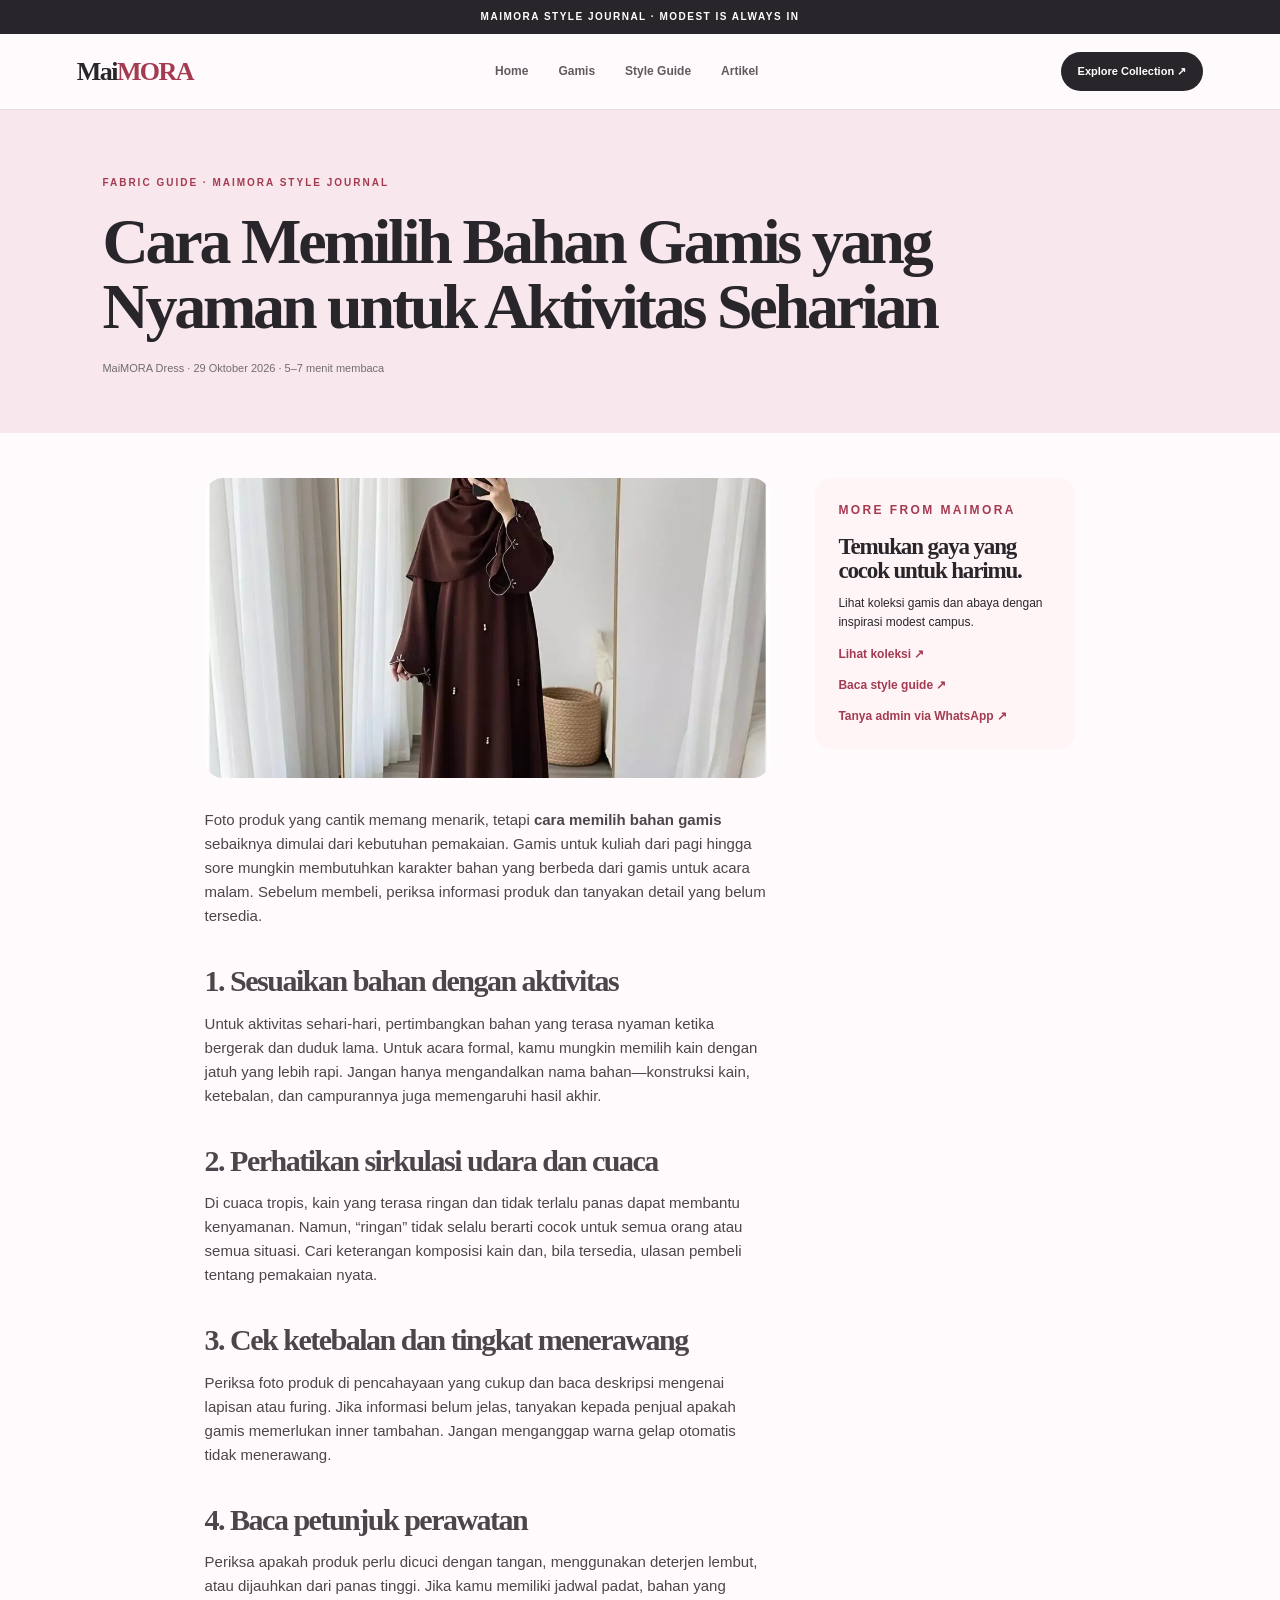
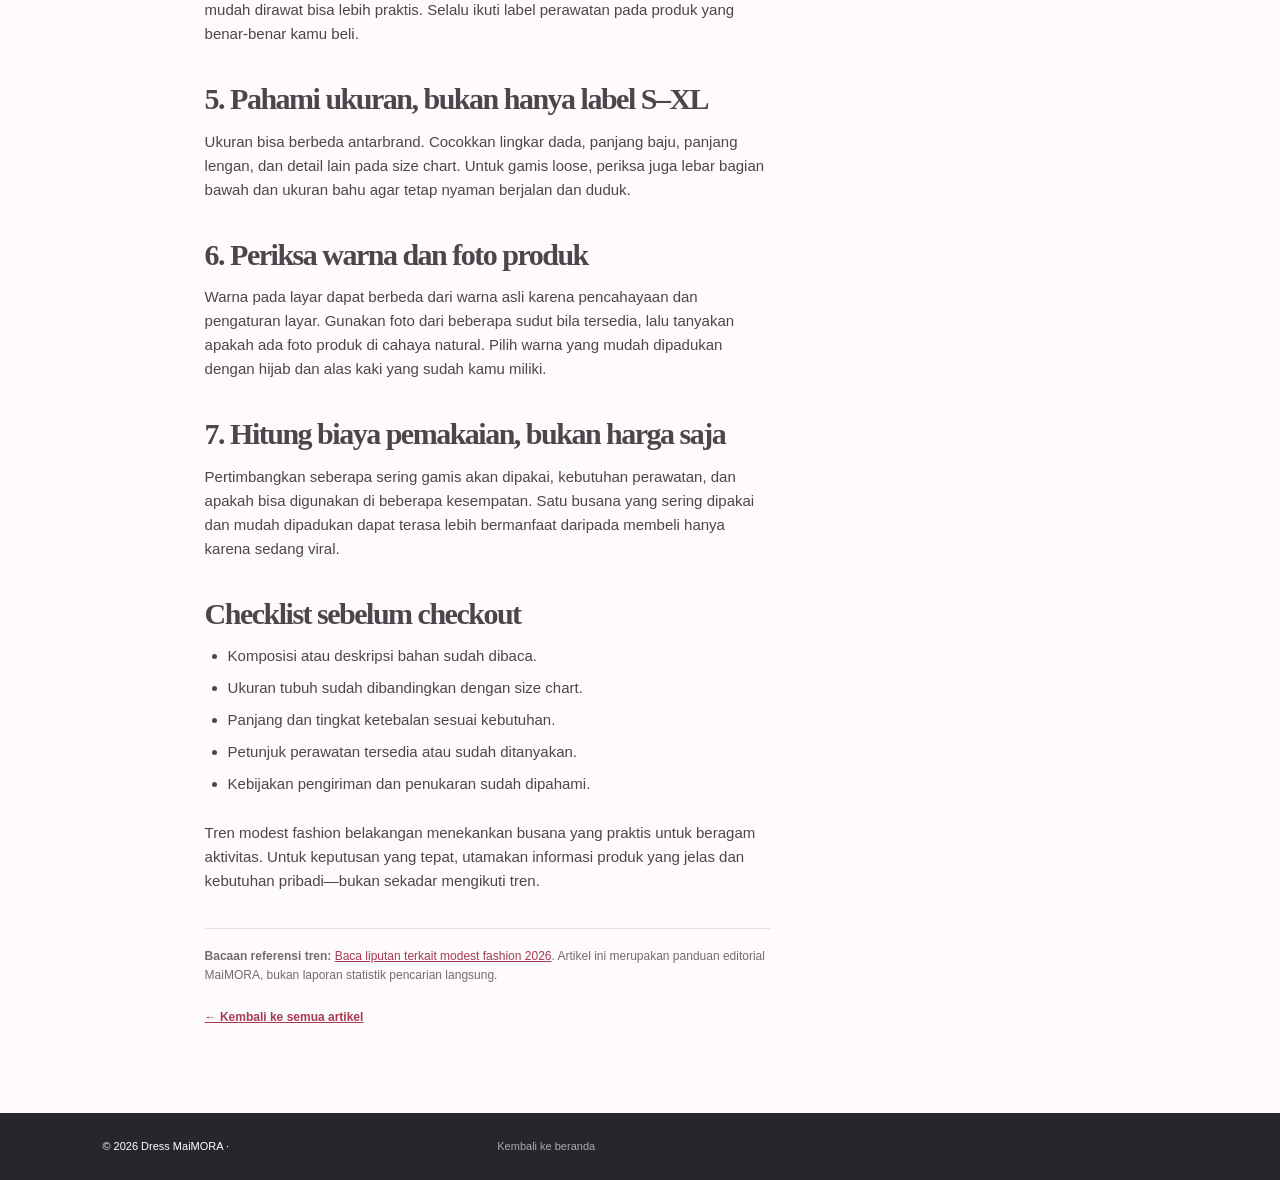
==== artikel/cara-memilih-bahan-gamis.html @ d3bcd907 "Add files via upload" ====
<!doctype html><html lang="id"><head><meta charset="utf-8"><meta name="viewport" content="width=device-width,initial-scale=1"><meta name="description" content="Panduan memilih bahan gamis muslimah berdasarkan cuaca, aktivitas, ketebalan, perawatan, dan kenyamanan sebelum membeli busana online."><meta name="keywords" content="cara memilih bahan gamis, bahan gamis nyaman, tips beli gamis online, gamis untuk aktivitas sehari-hari"><meta name="robots" content="index,follow,max-image-preview:large"><link rel="canonical" href="https://USERNAME.github.io/REPOSITORY/artikel/cara-memilih-bahan-gamis.html"><meta property="og:type" content="article"><meta property="og:title" content="Cara Memilih Bahan Gamis yang Nyaman untuk Aktivitas Seharian"><meta property="og:description" content="Panduan memilih bahan gamis muslimah berdasarkan cuaca, aktivitas, ketebalan, perawatan, dan kenyamanan sebelum membeli busana online."><meta property="og:url" content="https://USERNAME.github.io/REPOSITORY/artikel/cara-memilih-bahan-gamis.html"><meta property="og:image" content="https://USERNAME.github.io/REPOSITORY/assets/01-noor-chocolate-abaya.png"><title>Cara Memilih Bahan Gamis yang Nyaman untuk Aktivitas Seharian | MaiMORA Dress</title><link rel="stylesheet" href="../style.css"><link rel="icon" href="../favicon.svg" type="image/svg+xml"><script type="application/ld+json">{"@context":"https://schema.org","@type":"Article","headline":"Cara Memilih Bahan Gamis yang Nyaman untuk Aktivitas Seharian","description":"Panduan memilih bahan gamis muslimah berdasarkan cuaca, aktivitas, ketebalan, perawatan, dan kenyamanan sebelum membeli busana online.","datePublished":"2026-10-29","dateModified":"2026-10-29","author":{"@type":"Organization","name":"MaiMORA Dress"},"publisher":{"@type":"Organization","name":"MaiMORA Dress"},"mainEntityOfPage":"https://USERNAME.github.io/REPOSITORY/artikel/cara-memilih-bahan-gamis.html"}</script><style>
.article-hero{background:#f8e7ec;padding:65px 8% 45px}.article-hero .eyebrow{margin-bottom:18px}.article-hero h1{font-size:clamp(38px,5vw,64px);max-width:900px}.article-meta{font-size:11px;color:#716c72;margin-top:20px}.article-layout{max-width:1050px;margin:0 auto;padding:45px 7% 85px;display:grid;grid-template-columns:minmax(0,1fr) 260px;gap:45px}.article-body{font-size:15px;color:#4b464b}.article-body p{margin:0 0 20px}.article-body h2{font-size:30px;margin:36px 0 13px;line-height:1.15}.article-body ul{padding-left:23px;margin:0 0 25px}.article-body li{margin:8px 0}.article-body a{color:#a43b51;text-decoration:underline}.article-image{height:300px;border-radius:18px;overflow:hidden;margin-bottom:30px}.article-side{background:#fff5f7;border-radius:16px;padding:23px;height:max-content}.article-side h2{font-size:23px}.article-side p,.article-side a{font-size:12px}.article-side a{display:block;color:#a43b51;font-weight:800;margin-top:12px}.article-back{display:inline-block;margin-top:22px;font-size:12px;font-weight:800;color:#a43b51}.source-note{border-top:1px solid #eadde1;margin-top:35px;padding-top:18px;font-size:12px;color:#716c72}.article-footer{background:#29262b;color:white;padding:25px 8%;font-size:11px}@media(max-width:760px){.article-layout{grid-template-columns:1fr;gap:25px}.article-hero{padding:48px 6%}.article-image{height:230px}}
</style></head><body><div class="topbar">MAIMORA STYLE JOURNAL · MODEST IS ALWAYS IN</div><header><a class="logo" href="../index.html">Mai<span>MORA</span></a><button class="menu" aria-label="Buka menu">☰</button><nav><a href="../index.html#home">Home</a><a href="../index.html#collection">Gamis</a><a href="../index.html#style">Style Guide</a><a href="../index.html#artikel">Artikel</a></nav><a class="shop" href="../index.html#collection">Explore Collection ↗</a></header><main><section class="article-hero"><p class="eyebrow">FABRIC GUIDE · MAIMORA STYLE JOURNAL</p><h1>Cara Memilih Bahan Gamis yang Nyaman untuk Aktivitas Seharian</h1><p class="article-meta">MaiMORA Dress · 29 Oktober 2026 · 5–7 menit membaca</p></section><div class="article-layout"><article class="article-body"><div class="article-image"><img src="../assets/01-noor-chocolate-abaya.png" alt="Inspirasi modest fashion MaiMORA untuk fabric guide"></div><p>Foto produk yang cantik memang menarik, tetapi <strong>cara memilih bahan gamis</strong> sebaiknya dimulai dari kebutuhan pemakaian. Gamis untuk kuliah dari pagi hingga sore mungkin membutuhkan karakter bahan yang berbeda dari gamis untuk acara malam. Sebelum membeli, periksa informasi produk dan tanyakan detail yang belum tersedia.</p>
<h2>1. Sesuaikan bahan dengan aktivitas</h2><p>Untuk aktivitas sehari-hari, pertimbangkan bahan yang terasa nyaman ketika bergerak dan duduk lama. Untuk acara formal, kamu mungkin memilih kain dengan jatuh yang lebih rapi. Jangan hanya mengandalkan nama bahan—konstruksi kain, ketebalan, dan campurannya juga memengaruhi hasil akhir.</p>
<h2>2. Perhatikan sirkulasi udara dan cuaca</h2><p>Di cuaca tropis, kain yang terasa ringan dan tidak terlalu panas dapat membantu kenyamanan. Namun, “ringan” tidak selalu berarti cocok untuk semua orang atau semua situasi. Cari keterangan komposisi kain dan, bila tersedia, ulasan pembeli tentang pemakaian nyata.</p>
<h2>3. Cek ketebalan dan tingkat menerawang</h2><p>Periksa foto produk di pencahayaan yang cukup dan baca deskripsi mengenai lapisan atau furing. Jika informasi belum jelas, tanyakan kepada penjual apakah gamis memerlukan inner tambahan. Jangan menganggap warna gelap otomatis tidak menerawang.</p>
<h2>4. Baca petunjuk perawatan</h2><p>Periksa apakah produk perlu dicuci dengan tangan, menggunakan deterjen lembut, atau dijauhkan dari panas tinggi. Jika kamu memiliki jadwal padat, bahan yang mudah dirawat bisa lebih praktis. Selalu ikuti label perawatan pada produk yang benar-benar kamu beli.</p>
<h2>5. Pahami ukuran, bukan hanya label S–XL</h2><p>Ukuran bisa berbeda antarbrand. Cocokkan lingkar dada, panjang baju, panjang lengan, dan detail lain pada size chart. Untuk gamis loose, periksa juga lebar bagian bawah dan ukuran bahu agar tetap nyaman berjalan dan duduk.</p>
<h2>6. Periksa warna dan foto produk</h2><p>Warna pada layar dapat berbeda dari warna asli karena pencahayaan dan pengaturan layar. Gunakan foto dari beberapa sudut bila tersedia, lalu tanyakan apakah ada foto produk di cahaya natural. Pilih warna yang mudah dipadukan dengan hijab dan alas kaki yang sudah kamu miliki.</p>
<h2>7. Hitung biaya pemakaian, bukan harga saja</h2><p>Pertimbangkan seberapa sering gamis akan dipakai, kebutuhan perawatan, dan apakah bisa digunakan di beberapa kesempatan. Satu busana yang sering dipakai dan mudah dipadukan dapat terasa lebih bermanfaat daripada membeli hanya karena sedang viral.</p>
<h2>Checklist sebelum checkout</h2><ul><li>Komposisi atau deskripsi bahan sudah dibaca.</li><li>Ukuran tubuh sudah dibandingkan dengan size chart.</li><li>Panjang dan tingkat ketebalan sesuai kebutuhan.</li><li>Petunjuk perawatan tersedia atau sudah ditanyakan.</li><li>Kebijakan pengiriman dan penukaran sudah dipahami.</li></ul>
<p>Tren modest fashion belakangan menekankan busana yang praktis untuk beragam aktivitas. Untuk keputusan yang tepat, utamakan informasi produk yang jelas dan kebutuhan pribadi—bukan sekadar mengikuti tren.</p><div class="source-note"><strong>Bacaan referensi tren:</strong> <a href="https://www.liputan6.com/islami/read/6283197/tren-hijab-ramadan-2026-tampilan-clean-look-jadi-andalan" target="_blank" rel="noopener noreferrer">Baca liputan terkait modest fashion 2026</a>. Artikel ini merupakan panduan editorial MaiMORA, bukan laporan statistik pencarian langsung.</div><a class="article-back" href="../index.html#artikel">← Kembali ke semua artikel</a></article><aside class="article-side"><p class="eyebrow">MORE FROM MAIMORA</p><h2>Temukan gaya yang cocok untuk harimu.</h2><p>Lihat koleksi gamis dan abaya dengan inspirasi modest campus.</p><a href="../index.html#collection">Lihat koleksi ↗</a><a href="../index.html#style">Baca style guide ↗</a><a href="https://wa.me/6285775252919?text=HAI%20KAK%2C%20MAU%20DRESS%20MUSLIMAH......" target="_blank" rel="noopener noreferrer">Tanya admin via WhatsApp ↗</a></aside></div></main><footer class="article-footer">© 2026 Dress MaiMORA · <a href="../index.html">Kembali ke beranda</a></footer><script src="../script.js"></script></body></html>
---- style.css ----
*{box-sizing:border-box}html{scroll-behavior:smooth}body{margin:0;background:#fffafb;color:#29262b;font-family:"DM Sans",sans-serif;line-height:1.6}a{text-decoration:none;color:inherit}img{display:block;width:100%;height:100%;object-fit:cover}.topbar{background:#29262b;color:#fff;text-align:center;padding:9px;font-size:10px;font-weight:800;letter-spacing:.15em}.logo{font:700 26px "Playfair Display",serif;letter-spacing:-.06em}.logo span,em{color:#a43b51;font-style:normal}header{height:76px;padding:0 6%;display:flex;align-items:center;justify-content:space-between;position:sticky;top:0;z-index:20;background:#fffafbf2;backdrop-filter:blur(15px);border-bottom:1px solid #e8dde0}nav{display:flex;gap:30px}nav a{font-size:12px;font-weight:700;color:#605b61}.shop,.btn{background:#29262b;color:#fff;border-radius:99px}.shop{font-size:11px;padding:11px 17px;font-weight:800}.menu{display:none;border:0;background:none;font-size:24px}.hero{min-height:calc(100vh - 110px);padding:55px 8%;display:grid;grid-template-columns:1fr 1fr;align-items:center;gap:7%}.eyebrow{color:#a43b51;font-size:10px;letter-spacing:.2em;font-weight:900;margin:0 0 15px}h1,h2{font-family:"Playfair Display",serif;line-height:1.02;letter-spacing:-.05em}h1{font-size:clamp(50px,6.5vw,88px);margin:0}h2{font-size:clamp(40px,5vw,64px);margin:0}.lead{color:#716c72;max-width:570px;font-size:15px;margin:24px 0 30px}.actions{display:flex;gap:25px;align-items:center}.btn{padding:14px 20px;font-size:12px;font-weight:800}.btn b{margin-left:20px}.link{font-size:12px;font-weight:800}.chips{display:flex;gap:7px;flex-wrap:wrap;margin-top:35px}.chips span{font-size:10px;color:#716c72;border:1px solid #e8dde0;background:#fff;padding:7px 11px;border-radius:99px}.hero-art{height:610px;position:relative;display:flex;justify-content:center}.hero-photo{height:100%;width:min(450px,86%);border-radius:230px 230px 18px 18px;overflow:hidden;box-shadow:0 25px 60px #6e344220}.quote-card{position:absolute;right:-1%;bottom:43px;background:#fff;border-radius:12px;padding:12px 16px;box-shadow:0 12px 30px #0002;display:flex;flex-direction:column}.quote-card small{font-size:9px;color:#716c72}.quote-card strong{font-size:12px}.new-card{position:absolute;left:-30px;bottom:30px;background:#fff;padding:13px;border-radius:12px;box-shadow:0 12px 30px #0002;display:flex;align-items:center;gap:10px;font:600 13px "Playfair Display",serif}.new-card b{width:31px;height:31px;background:#a43b51;color:#fff;border-radius:50%;display:grid;place-items:center;font:800 10px "DM Sans"}.ticker{background:#a43b51;color:#fff;overflow:hidden;white-space:nowrap;padding:13px;font-size:10px;font-weight:900;letter-spacing:.2em}.ticker span{display:inline-block;animation:scroll 24s linear infinite}@keyframes scroll{to{transform:translateX(-30%)}}.section{padding:100px 8%}.heading{display:flex;justify-content:space-between;align-items:end;gap:35px;margin-bottom:38px}.heading>p{max-width:410px;color:#716c72;font-size:13px}.center{justify-content:center;text-align:center}.filters{display:flex;gap:8px;flex-wrap:wrap;margin-bottom:25px}.filters button{border:1px solid #e8dde0;background:#fff;color:#716c72;padding:8px 15px;border-radius:99px;font-size:11px;font-weight:800;cursor:pointer}.filters button.active{background:#29262b;color:#fff}.products{display:grid;grid-template-columns:repeat(4,1fr);gap:17px}.pic{height:455px;border-radius:14px;overflow:hidden;position:relative;background:#eee}.pic img{transition:.45s}.product:hover .pic img{transform:scale(1.04)}.pic>span{position:absolute;top:12px;left:12px;background:#fff;color:#a43b51;border-radius:99px;padding:7px 9px;font-size:8px;font-weight:900}.pic>span.dark{background:#29262b;color:#fff}.fav{position:absolute;right:12px;top:12px;width:34px;height:34px;border:0;border-radius:50%;background:#fff;font-size:19px;cursor:pointer}.fav.active{background:#a43b51;color:#fff}.info{display:flex;justify-content:space-between;gap:10px;padding:13px 3px}.info h3{font-size:13px;margin:0}.info p{font-size:10px;color:#716c72;margin:2px 0}.info>b{font-size:12px}.product.hide{display:none}.islamic-note{padding:90px 10%;display:grid;grid-template-columns:1fr 1fr;gap:10%;background:#f7eff1;align-items:center}.islamic-note p:not(.eyebrow){color:#716c72;font-size:14px;max-width:530px;margin-top:22px}.dua{font:500 25px/1.45 "Playfair Display",serif;border-left:2px solid #a43b51;padding-left:30px}.split{display:grid;grid-template-columns:1fr 1fr;background:#f8e7ec}.split-img{height:690px}.split-copy{padding:80px 11%;display:flex;flex-direction:column;justify-content:center}.split-copy>p:not(.eyebrow){color:#716c72;font-size:14px;max-width:470px;margin:23px 0 30px}.moods{border-top:1px solid #d8c6cb}.moods>div{display:grid;grid-template-columns:38px 1fr;gap:10px;padding:17px 0;border-bottom:1px solid #d8c6cb}.moods b{color:#a43b51;font-size:10px}.moods strong,.moods small{display:block}.moods strong{font-size:13px}.moods small{font-size:10px;color:#716c72}.reason-grid,.review-grid{display:grid;grid-template-columns:repeat(3,1fr);gap:18px}.reason-grid div{background:#fff;border:1px solid #e8dde0;border-radius:15px;padding:29px}.reason-grid i{font-style:normal;font-size:25px}.reason-grid h3{font-size:15px;margin:13px 0 6px}.reason-grid p{font-size:12px;color:#716c72}.review-grid blockquote{margin:0;background:#fff;border:1px solid #e8dde0;border-radius:15px;padding:27px;min-height:210px;display:flex;flex-direction:column;color:#a43b51;letter-spacing:4px;font-size:10px}.review-grid p{font:500 18px/1.4 "Playfair Display",serif;color:#29262b;letter-spacing:0;margin:auto 0}.review-grid small{color:#716c72;letter-spacing:0}.faq{display:grid;grid-template-columns:.7fr 1.3fr;gap:10%;background:#f7eff1}.faqs details{border-top:1px solid #d8c9ce;padding:19px 0}.faqs details:last-child{border-bottom:1px solid #d8c9ce}.faqs summary{list-style:none;cursor:pointer;display:flex;justify-content:space-between;font-size:13px;font-weight:800}.faqs summary::-webkit-details-marker{display:none}.faqs summary b{font-size:19px}.faqs p{font-size:12px;color:#716c72}footer{background:#29262b;color:#fff;padding:65px 8% 25px;display:grid;grid-template-columns:2fr 1fr 1fr 1.4fr;gap:30px}footer>div{display:flex;flex-direction:column;gap:8px}footer b{font-size:10px;letter-spacing:.13em;text-transform:uppercase}footer p,footer a{font-size:11px;color:#aaa}.wa-link{color:#e7a0b5!important}.copy{grid-column:1/-1;border-top:1px solid #454247;padding-top:18px;color:#777;font-size:9px;margin-top:20px}.wa{position:fixed;right:22px;bottom:22px;width:58px;height:58px;border-radius:50%;background:#20a85a;color:#fff;display:grid;place-items:center;z-index:50;box-shadow:0 10px 25px #0003}.wa>span{font-size:30px;transform:rotate(-20deg)}.wa em{position:absolute;right:68px;background:#29262b;color:#fff;padding:7px 10px;border-radius:7px;font:10px "DM Sans";white-space:nowrap;opacity:0;transition:.2s}.wa:hover em{opacity:1}.up{position:fixed;right:28px;bottom:93px;width:40px;height:40px;border:0;border-radius:50%;background:#fff;box-shadow:0 5px 18px #0002;opacity:0;pointer-events:none}.up.show{opacity:1;pointer-events:auto}@media(max-width:900px){nav{gap:15px}.hero{padding:50px 6%;gap:4%}.hero-art{height:520px}.products{grid-template-columns:repeat(2,1fr)}.section{padding:80px 6%}}@media(max-width:700px){header{height:68px}.menu{display:block}.shop{display:none}nav{display:none;position:absolute;top:68px;left:0;right:0;background:#fffafb;padding:20px 7%;flex-direction:column;border-bottom:1px solid #e8dde0}nav.open{display:flex}.hero{grid-template-columns:1fr;padding:48px 6%}.hero-art{height:470px;margin-top:20px}.hero-photo{width:78%}.new-card{left:0}.quote-card{right:0}.heading{display:block}.heading>p{margin-top:15px}.islamic-note{grid-template-columns:1fr;gap:35px;padding:70px 8%}.dua{font-size:21px}.split{grid-template-columns:1fr}.split-img{height:450px}.split-copy{padding:65px 8%}.reason-grid,.review-grid{grid-template-columns:1fr}.faq{grid-template-columns:1fr;gap:35px}footer{grid-template-columns:1fr 1fr;padding:55px 7%}}@media(max-width:450px){h1{font-size:48px}.products{gap:12px}.pic{height:285px}.info{display:block}.info>b{display:block;margin-top:5px}.wa{right:15px;bottom:16px}.wa em{display:none}footer{grid-template-columns:1fr}.copy{grid-column:auto}}
.collection-note{font-size:11px;color:#a43b51;margin:-8px 0 20px;font-weight:700}

.collection-note{font-size:11px;color:#a43b51;margin:-8px 0 20px;font-weight:700}
.products{grid-template-columns:repeat(4,1fr)}
@media(max-width:1100px){.products{grid-template-columns:repeat(3,1fr)}}
@media(max-width:700px){.products{grid-template-columns:repeat(2,1fr)}}
@media(max-width:450px){.products{grid-template-columns:1fr 1fr}}

/* SEO article cards */
.blog-section{background:#fff5f7}.blog-grid{display:grid;grid-template-columns:repeat(3,minmax(0,1fr));gap:18px}.blog-card{display:flex;flex-direction:column;align-items:flex-start;min-height:280px;background:#fff;border:1px solid #eadde1;border-radius:18px;padding:26px;box-shadow:0 10px 28px #6e34420a}.blog-number{font-size:9px;letter-spacing:.16em;font-weight:900;color:#a43b51}.blog-card h3{font:600 23px/1.22 "Playfair Display",serif;margin:20px 0 10px;letter-spacing:-.025em}.blog-card p{font-size:12px;color:#716c72;margin:0 0 20px}.blog-card a{margin-top:auto;color:#a43b51;font-size:11px;font-weight:900}.blog-card a span{margin-left:8px}.blog-card:hover{transform:translateY(-3px);box-shadow:0 16px 34px #6e344215;transition:.2s}
@media(max-width:800px){.blog-grid{grid-template-columns:1fr}.blog-card{min-height:220px}}
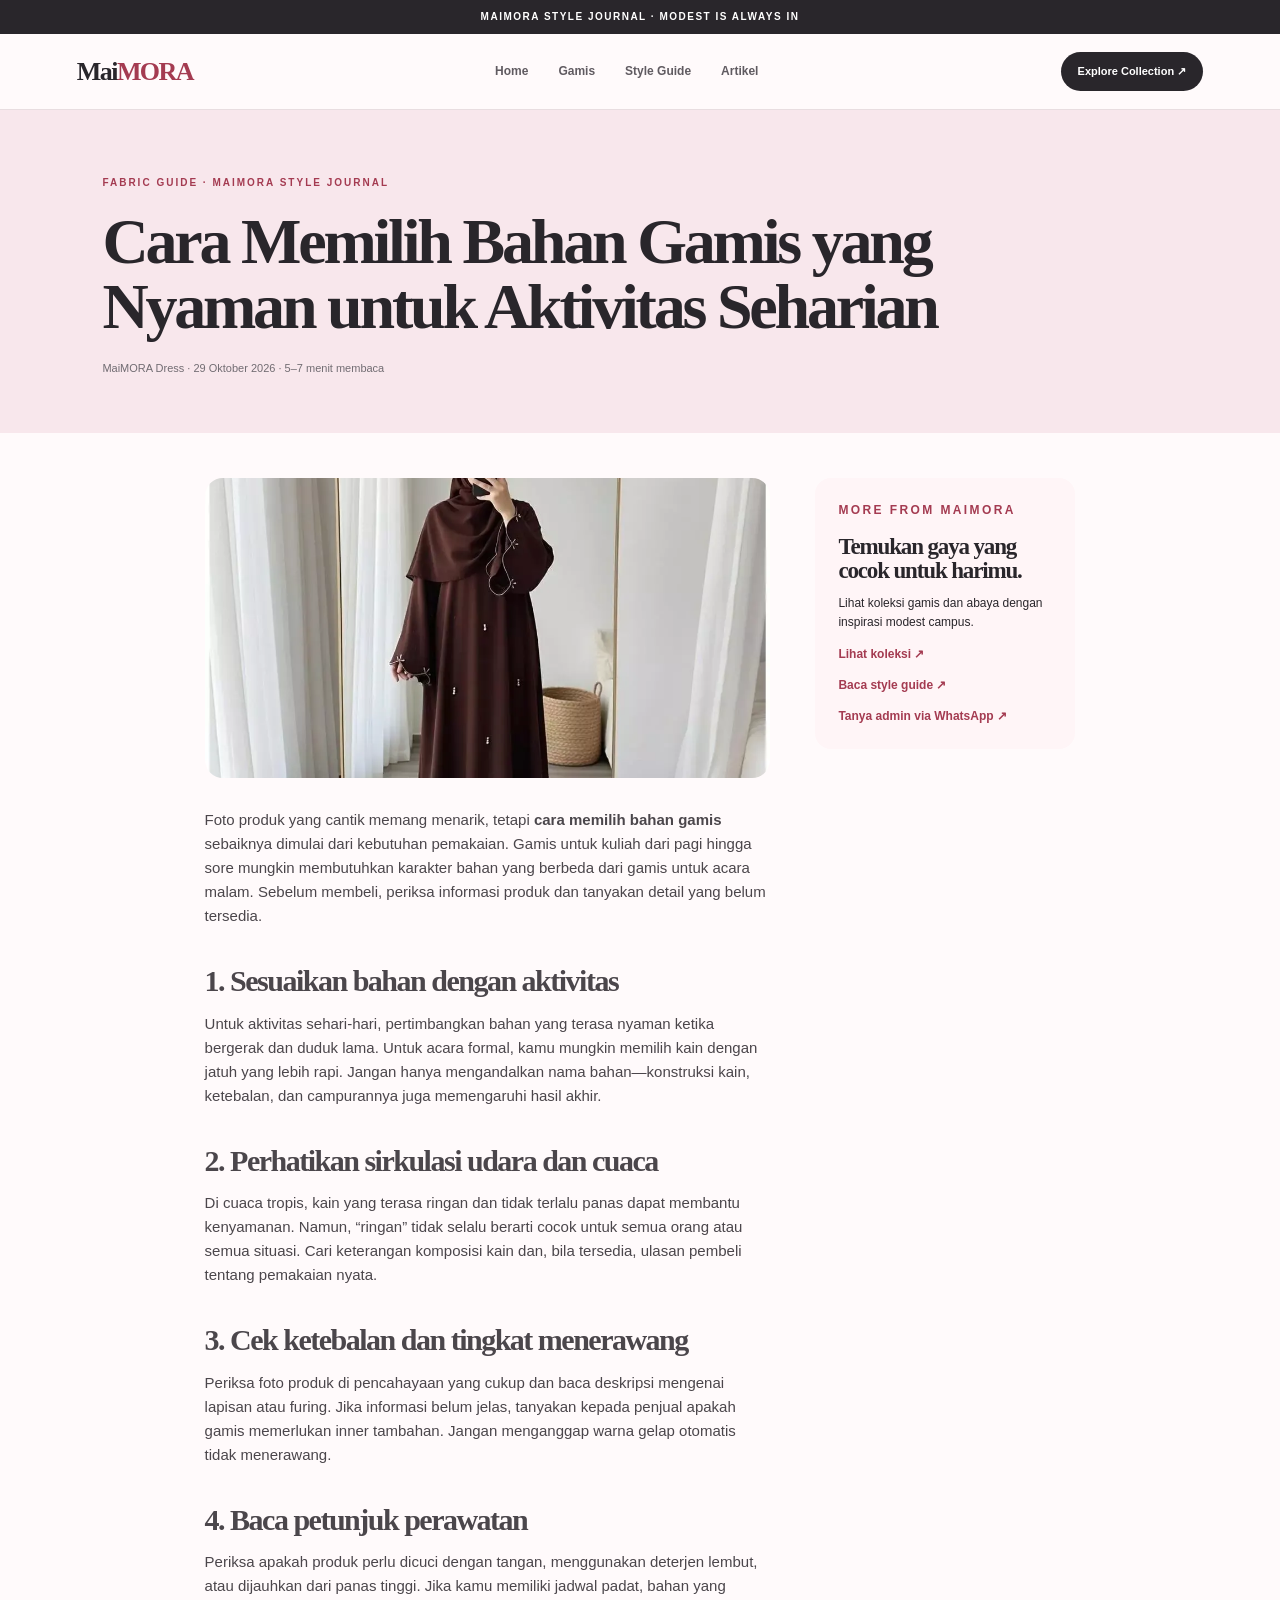
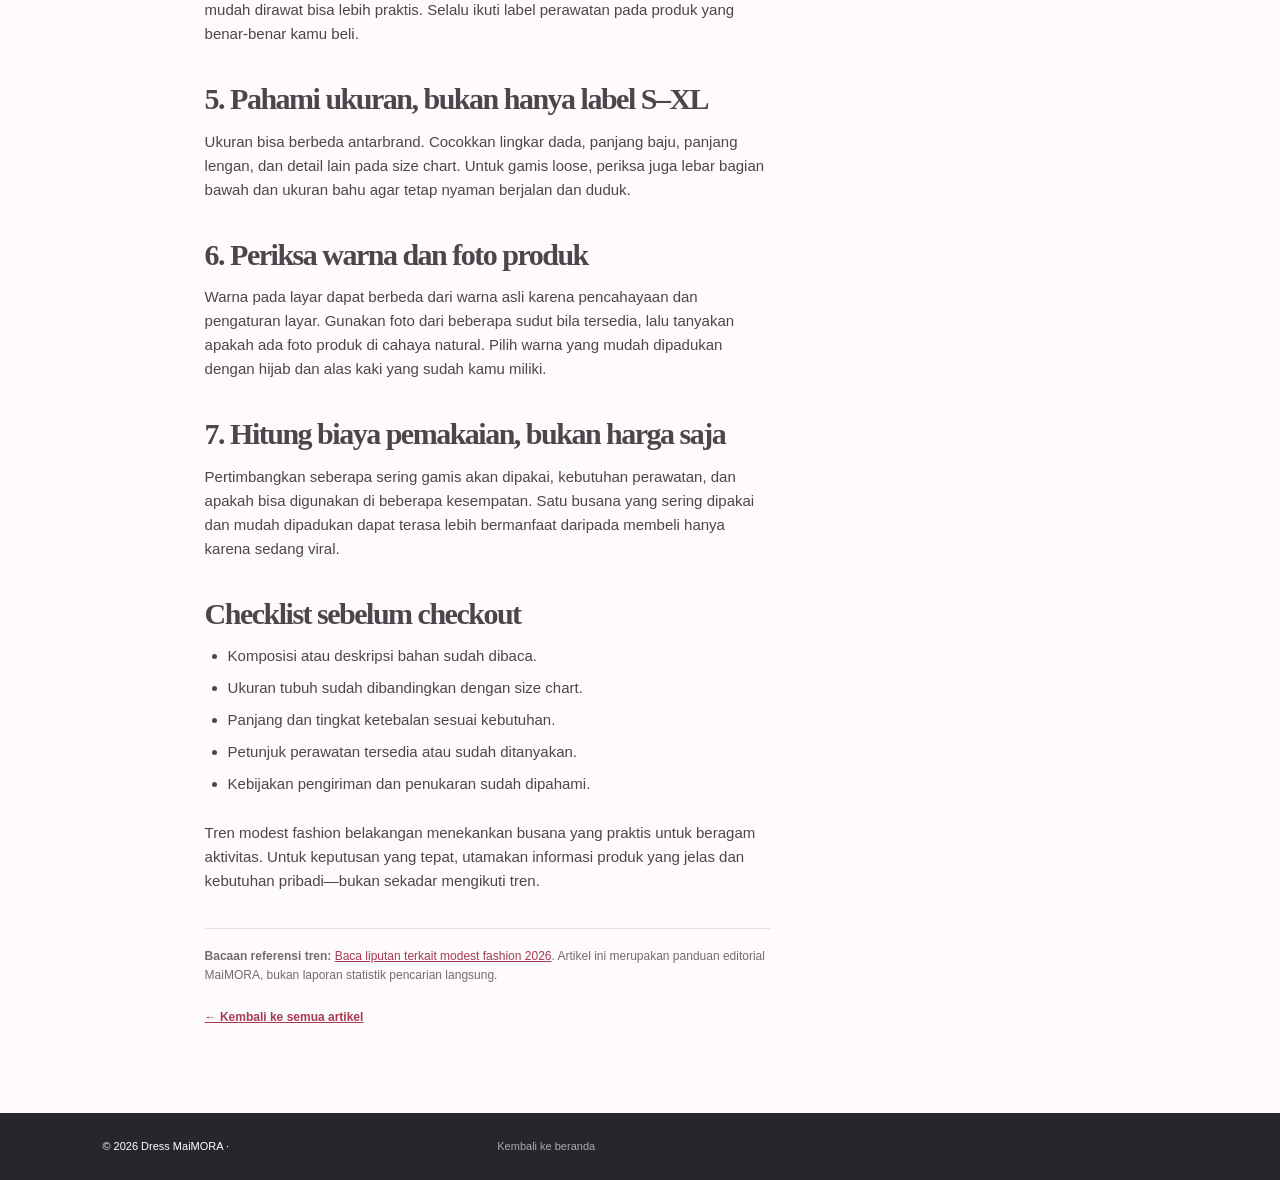
==== commit 30f96b01: "Add files via upload" ====
--- a/artikel/cara-memilih-bahan-gamis.html
+++ b/artikel/cara-memilih-bahan-gamis.html
@@ -1,6 +1,6 @@
-<!doctype html><html lang="id"><head><meta charset="utf-8"><meta name="viewport" content="width=device-width,initial-scale=1"><meta name="description" content="Panduan memilih bahan gamis muslimah berdasarkan cuaca, aktivitas, ketebalan, perawatan, dan kenyamanan sebelum membeli busana online."><meta name="keywords" content="cara memilih bahan gamis, bahan gamis nyaman, tips beli gamis online, gamis untuk aktivitas sehari-hari"><meta name="robots" content="index,follow,max-image-preview:large"><link rel="canonical" href="https://USERNAME.github.io/REPOSITORY/artikel/cara-memilih-bahan-gamis.html"><meta property="og:type" content="article"><meta property="og:title" content="Cara Memilih Bahan Gamis yang Nyaman untuk Aktivitas Seharian"><meta property="og:description" content="Panduan memilih bahan gamis muslimah berdasarkan cuaca, aktivitas, ketebalan, perawatan, dan kenyamanan sebelum membeli busana online."><meta property="og:url" content="https://USERNAME.github.io/REPOSITORY/artikel/cara-memilih-bahan-gamis.html"><meta property="og:image" content="https://USERNAME.github.io/REPOSITORY/assets/01-noor-chocolate-abaya.png"><title>Cara Memilih Bahan Gamis yang Nyaman untuk Aktivitas Seharian | MaiMORA Dress</title><link rel="stylesheet" href="../style.css"><link rel="icon" href="../favicon.svg" type="image/svg+xml"><script type="application/ld+json">{"@context":"https://schema.org","@type":"Article","headline":"Cara Memilih Bahan Gamis yang Nyaman untuk Aktivitas Seharian","description":"Panduan memilih bahan gamis muslimah berdasarkan cuaca, aktivitas, ketebalan, perawatan, dan kenyamanan sebelum membeli busana online.","datePublished":"2026-10-29","dateModified":"2026-10-29","author":{"@type":"Organization","name":"MaiMORA Dress"},"publisher":{"@type":"Organization","name":"MaiMORA Dress"},"mainEntityOfPage":"https://USERNAME.github.io/REPOSITORY/artikel/cara-memilih-bahan-gamis.html"}</script><style>
+<!doctype html><html lang="id"><head><meta charset="utf-8"><meta name="viewport" content="width=device-width,initial-scale=1"><meta name="description" content="Panduan memilih bahan gamis muslimah berdasarkan cuaca, aktivitas, ketebalan, perawatan, dan kenyamanan sebelum membeli busana online."><meta name="keywords" content="cara memilih bahan gamis, bahan gamis nyaman, tips beli gamis online, gamis untuk aktivitas sehari-hari"><meta name="robots" content="index,follow,max-image-preview:large"><link rel="canonical" href="https://maimora.my.id/artikel/cara-memilih-bahan-gamis.html"><meta property="og:type" content="article"><meta property="og:title" content="Cara Memilih Bahan Gamis yang Nyaman untuk Aktivitas Seharian"><meta property="og:description" content="Panduan memilih bahan gamis muslimah berdasarkan cuaca, aktivitas, ketebalan, perawatan, dan kenyamanan sebelum membeli busana online."><meta property="og:url" content="https://maimora.my.id/artikel/cara-memilih-bahan-gamis.html"><meta property="og:image" content="https://maimora.my.id/assets/01-noor-chocolate-abaya.webp"><title>Cara Memilih Bahan Gamis yang Nyaman untuk Aktivitas Seharian | MaiMORA Dress</title><link rel="stylesheet" href="../style.css"><link rel="icon" href="../favicon.svg" type="image/svg+xml"><script type="application/ld+json">{"@context":"https://schema.org","@type":"Article","headline":"Cara Memilih Bahan Gamis yang Nyaman untuk Aktivitas Seharian","description":"Panduan memilih bahan gamis muslimah berdasarkan cuaca, aktivitas, ketebalan, perawatan, dan kenyamanan sebelum membeli busana online.","datePublished":"2026-10-29","dateModified":"2026-10-29","author":{"@type":"Organization","name":"MaiMORA Dress"},"publisher":{"@type":"Organization","name":"MaiMORA Dress"},"mainEntityOfPage":"https://maimora.my.id/artikel/cara-memilih-bahan-gamis.html"}</script><style>
 .article-hero{background:#f8e7ec;padding:65px 8% 45px}.article-hero .eyebrow{margin-bottom:18px}.article-hero h1{font-size:clamp(38px,5vw,64px);max-width:900px}.article-meta{font-size:11px;color:#716c72;margin-top:20px}.article-layout{max-width:1050px;margin:0 auto;padding:45px 7% 85px;display:grid;grid-template-columns:minmax(0,1fr) 260px;gap:45px}.article-body{font-size:15px;color:#4b464b}.article-body p{margin:0 0 20px}.article-body h2{font-size:30px;margin:36px 0 13px;line-height:1.15}.article-body ul{padding-left:23px;margin:0 0 25px}.article-body li{margin:8px 0}.article-body a{color:#a43b51;text-decoration:underline}.article-image{height:300px;border-radius:18px;overflow:hidden;margin-bottom:30px}.article-side{background:#fff5f7;border-radius:16px;padding:23px;height:max-content}.article-side h2{font-size:23px}.article-side p,.article-side a{font-size:12px}.article-side a{display:block;color:#a43b51;font-weight:800;margin-top:12px}.article-back{display:inline-block;margin-top:22px;font-size:12px;font-weight:800;color:#a43b51}.source-note{border-top:1px solid #eadde1;margin-top:35px;padding-top:18px;font-size:12px;color:#716c72}.article-footer{background:#29262b;color:white;padding:25px 8%;font-size:11px}@media(max-width:760px){.article-layout{grid-template-columns:1fr;gap:25px}.article-hero{padding:48px 6%}.article-image{height:230px}}
-</style></head><body><div class="topbar">MAIMORA STYLE JOURNAL · MODEST IS ALWAYS IN</div><header><a class="logo" href="../index.html">Mai<span>MORA</span></a><button class="menu" aria-label="Buka menu">☰</button><nav><a href="../index.html#home">Home</a><a href="../index.html#collection">Gamis</a><a href="../index.html#style">Style Guide</a><a href="../index.html#artikel">Artikel</a></nav><a class="shop" href="../index.html#collection">Explore Collection ↗</a></header><main><section class="article-hero"><p class="eyebrow">FABRIC GUIDE · MAIMORA STYLE JOURNAL</p><h1>Cara Memilih Bahan Gamis yang Nyaman untuk Aktivitas Seharian</h1><p class="article-meta">MaiMORA Dress · 29 Oktober 2026 · 5–7 menit membaca</p></section><div class="article-layout"><article class="article-body"><div class="article-image"><img src="../assets/01-noor-chocolate-abaya.png" alt="Inspirasi modest fashion MaiMORA untuk fabric guide"></div><p>Foto produk yang cantik memang menarik, tetapi <strong>cara memilih bahan gamis</strong> sebaiknya dimulai dari kebutuhan pemakaian. Gamis untuk kuliah dari pagi hingga sore mungkin membutuhkan karakter bahan yang berbeda dari gamis untuk acara malam. Sebelum membeli, periksa informasi produk dan tanyakan detail yang belum tersedia.</p>
+</style></head><body><div class="topbar">MAIMORA STYLE JOURNAL · MODEST IS ALWAYS IN</div><header><a class="logo" href="../index.html">Mai<span>MORA</span></a><button class="menu" aria-label="Buka menu">☰</button><nav><a href="../index.html#home">Home</a><a href="../index.html#collection">Gamis</a><a href="../index.html#style">Style Guide</a><a href="../index.html#artikel">Artikel</a></nav><a class="shop" href="../index.html#collection">Explore Collection ↗</a></header><main><section class="article-hero"><p class="eyebrow">FABRIC GUIDE · MAIMORA STYLE JOURNAL</p><h1>Cara Memilih Bahan Gamis yang Nyaman untuk Aktivitas Seharian</h1><p class="article-meta">MaiMORA Dress · 29 Oktober 2026 · 5–7 menit membaca</p></section><div class="article-layout"><article class="article-body"><div class="article-image"><img loading="lazy" decoding="async" width="1024" height="1024" src="../assets/01-noor-chocolate-abaya.webp" alt="Inspirasi modest fashion MaiMORA untuk fabric guide"></div><p>Foto produk yang cantik memang menarik, tetapi <strong>cara memilih bahan gamis</strong> sebaiknya dimulai dari kebutuhan pemakaian. Gamis untuk kuliah dari pagi hingga sore mungkin membutuhkan karakter bahan yang berbeda dari gamis untuk acara malam. Sebelum membeli, periksa informasi produk dan tanyakan detail yang belum tersedia.</p>
 <h2>1. Sesuaikan bahan dengan aktivitas</h2><p>Untuk aktivitas sehari-hari, pertimbangkan bahan yang terasa nyaman ketika bergerak dan duduk lama. Untuk acara formal, kamu mungkin memilih kain dengan jatuh yang lebih rapi. Jangan hanya mengandalkan nama bahan—konstruksi kain, ketebalan, dan campurannya juga memengaruhi hasil akhir.</p>
 <h2>2. Perhatikan sirkulasi udara dan cuaca</h2><p>Di cuaca tropis, kain yang terasa ringan dan tidak terlalu panas dapat membantu kenyamanan. Namun, “ringan” tidak selalu berarti cocok untuk semua orang atau semua situasi. Cari keterangan komposisi kain dan, bila tersedia, ulasan pembeli tentang pemakaian nyata.</p>
 <h2>3. Cek ketebalan dan tingkat menerawang</h2><p>Periksa foto produk di pencahayaan yang cukup dan baca deskripsi mengenai lapisan atau furing. Jika informasi belum jelas, tanyakan kepada penjual apakah gamis memerlukan inner tambahan. Jangan menganggap warna gelap otomatis tidak menerawang.</p>
